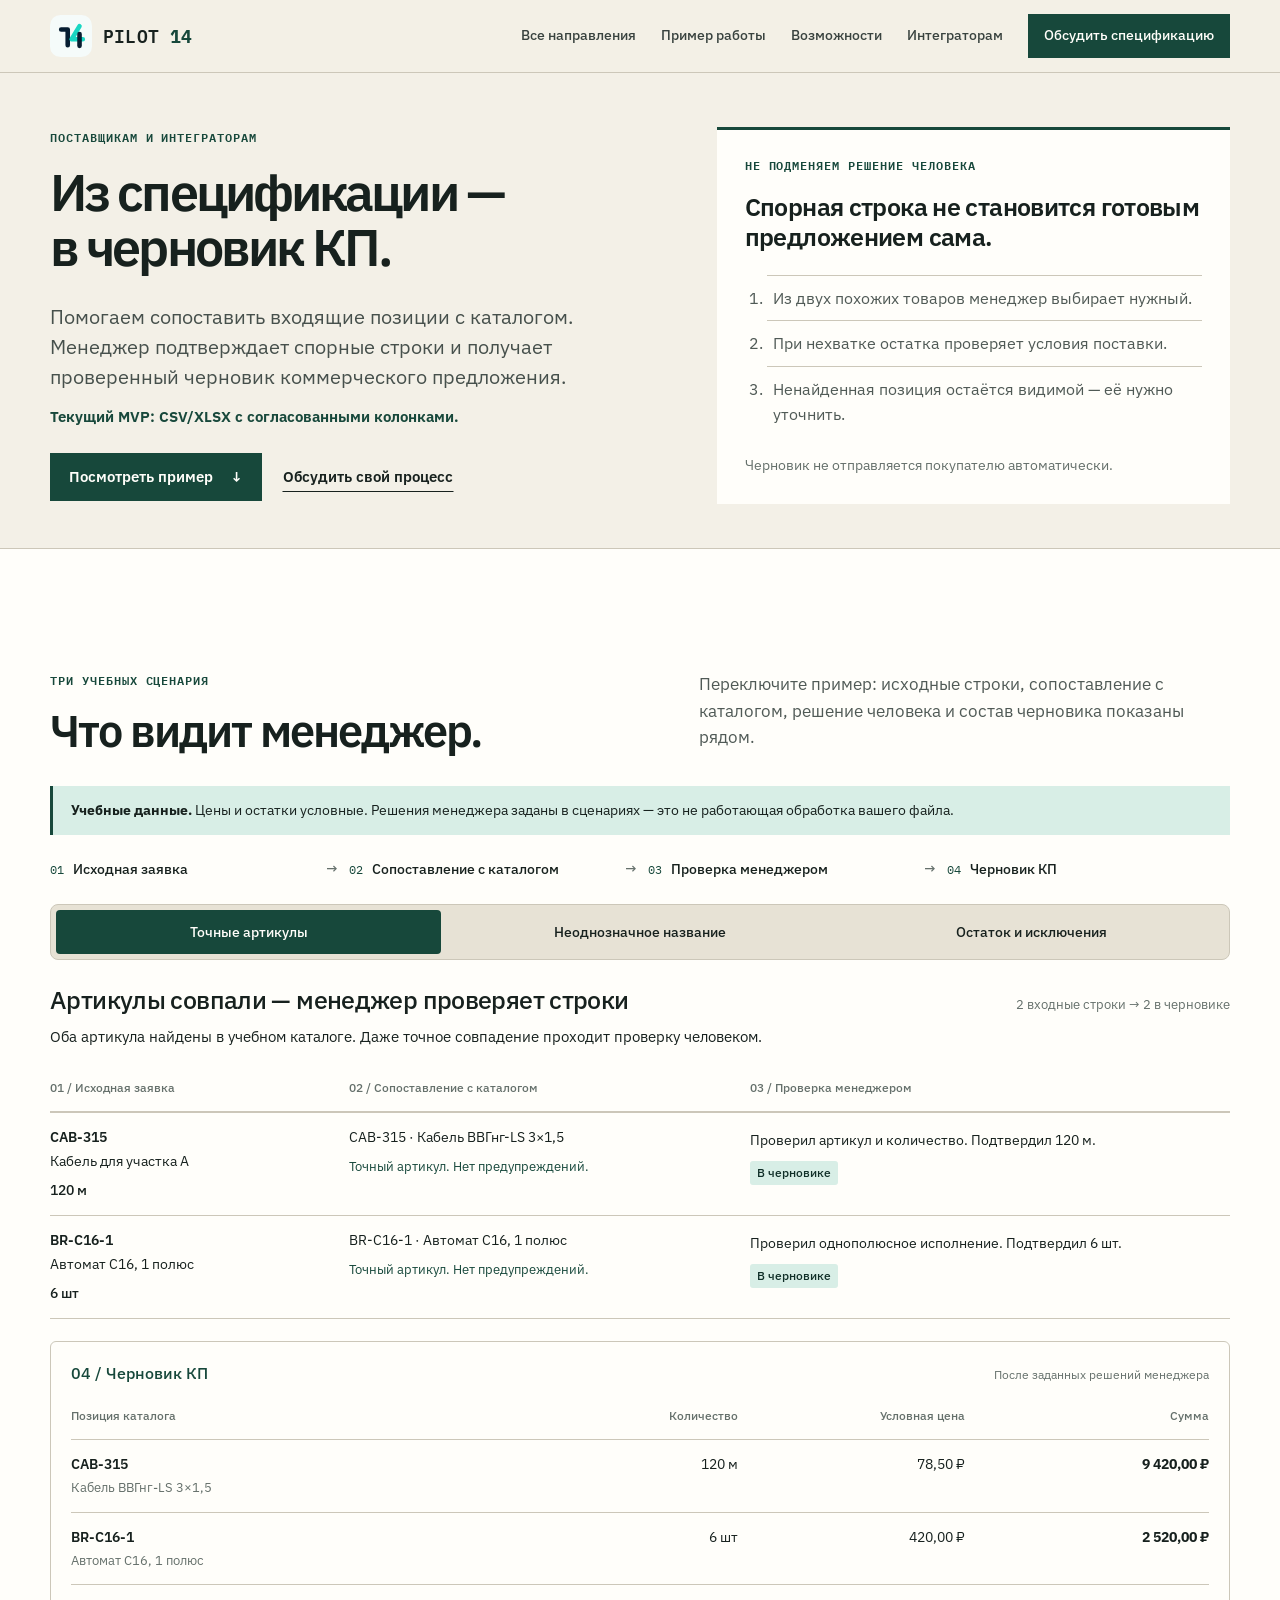
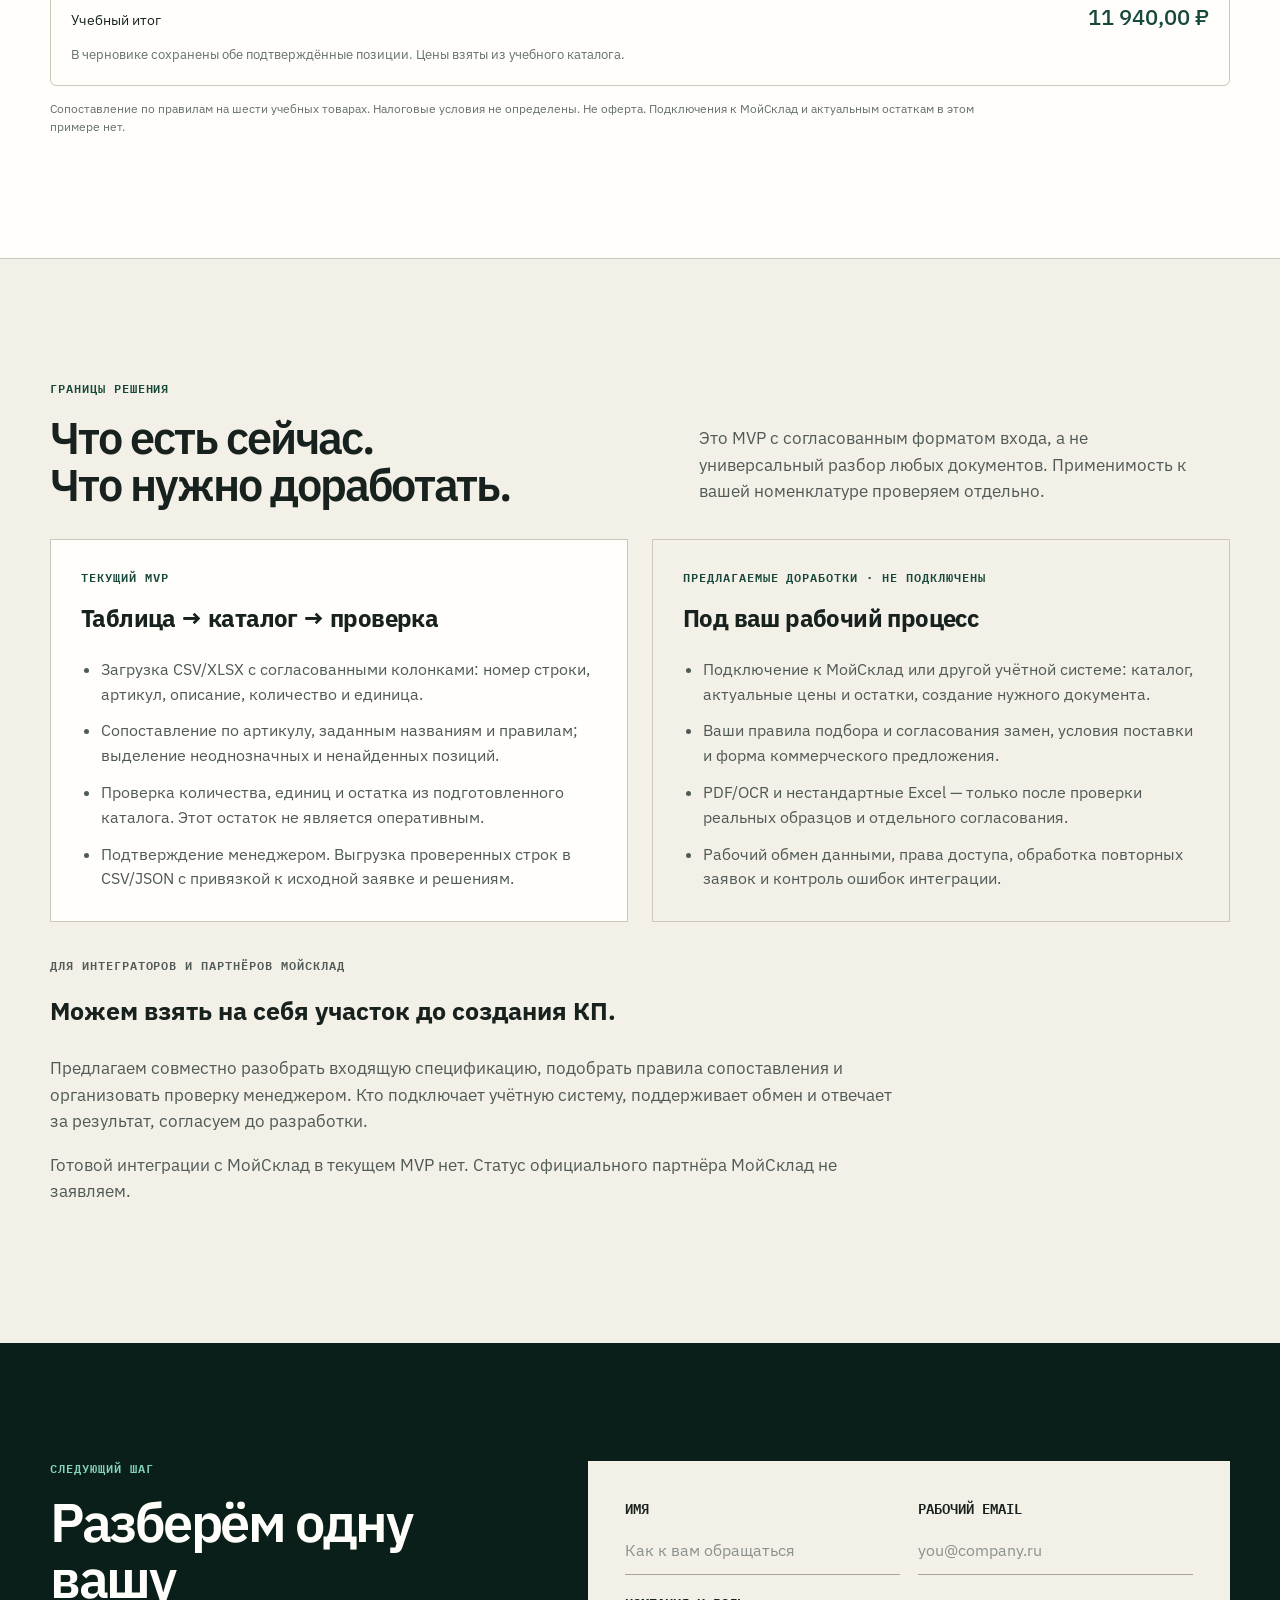
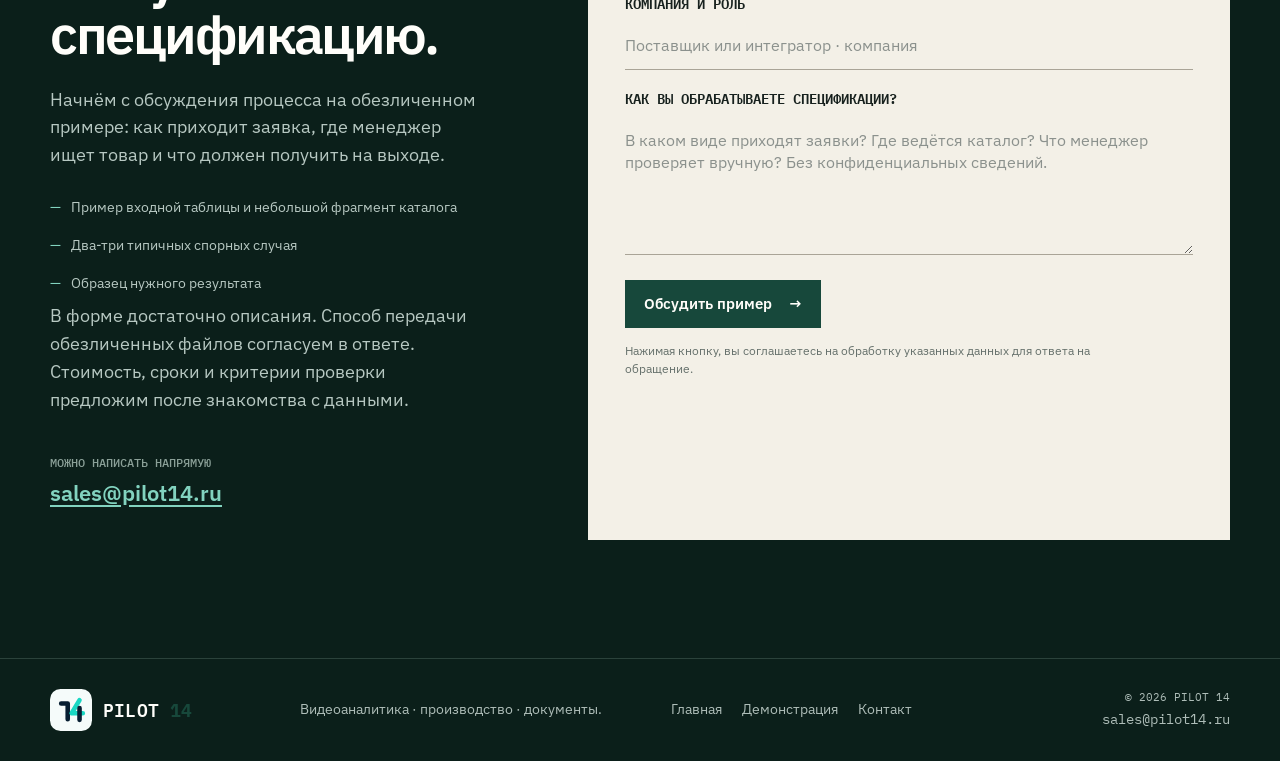
==== specifications/index.html @ ec12f473 "Add specification walkthrough and clarify project experience" ====
<!doctype html>
<html lang="ru">
<head>
  <meta charset="UTF-8">
  <meta name="viewport" content="width=device-width, initial-scale=1.0">
  <meta name="description" content="PILOT 14: сопоставление спецификации с каталогом, проверка спорных позиций менеджером и черновик КП. Демонстрация на учебных CSV/XLSX. Для поставщиков и интеграторов.">
  <meta name="theme-color" content="#f3f0e7">
  <meta property="og:title" content="Из спецификации — в черновик КП · PILOT 14">
  <meta property="og:description" content="Показываем три сценария: точное совпадение, неоднозначное название и исключения. Менеджер подтверждает спорные позиции. Интеграции согласуются отдельно.">
  <meta property="og:type" content="website">
  <meta property="og:url" content="https://pilot14.ru/specifications/">
  <meta property="og:site_name" content="PILOT 14">
  <link rel="canonical" href="https://pilot14.ru/specifications/">
  <link rel="icon" href="/assets/favicon.svg" type="image/svg+xml">
  <link rel="preconnect" href="https://fonts.googleapis.com">
  <link rel="preconnect" href="https://fonts.gstatic.com" crossorigin>
  <link href="https://fonts.googleapis.com/css2?family=IBM+Plex+Mono:wght@400;500;600&amp;family=IBM+Plex+Sans:wght@400;500;600;700&amp;display=swap" rel="stylesheet">
  <link rel="stylesheet" href="/styles.css?v=20261026-examples">
  <link rel="stylesheet" href="/assets/spec-demo.css?v=20261026">
  <title>Из спецификации — в черновик КП · PILOT 14</title>
</head>
<body>
  <a class="skip-link" href="#main">К содержанию</a>
  <header class="site-header" id="top">
    <div class="container nav-wrap">
      <a class="brand" href="/" aria-label="PILOT 14 — на главную"><img src="/assets/logo-mark.svg" alt="" width="42" height="42"><span>PILOT <strong>14</strong></span></a>
      <button class="menu-toggle" type="button" aria-expanded="false" aria-controls="nav">Меню</button>
      <nav class="nav" id="nav" aria-label="Основная навигация">
        <a href="/">Все направления</a>
        <a href="#spec-demo">Пример работы</a>
        <a href="#capabilities">Возможности</a>
        <a href="#partners">Интеграторам</a>
        <a class="nav-cta" href="#contact">Обсудить спецификацию</a>
      </nav>
    </div>
  </header>
  <main id="main">
    <section class="hero spec-page-hero">
      <div class="container hero-grid">
        <div class="hero-copy reveal">
          <p class="section-label">Поставщикам и интеграторам</p>
          <h1>Из спецификации —<br>в черновик КП.</h1>
          <p class="hero-lead">Помогаем сопоставить входящие позиции с каталогом. Менеджер подтверждает спорные строки и получает проверенный черновик коммерческого предложения.</p>
          <p class="hero-entry">Текущий MVP: CSV/XLSX с согласованными колонками.</p>
          <div class="hero-actions">
            <a class="button primary" href="#spec-demo">Посмотреть пример <span>↓</span></a>
            <a class="button link-button" href="#contact">Обсудить свой процесс</a>
          </div>
        </div>
        <aside class="spec-intro-note reveal" aria-label="Роль менеджера">
          <p class="section-label">Не подменяем решение человека</p>
          <h2>Спорная строка не становится готовым предложением сама.</h2>
          <ol>
            <li>Из двух похожих товаров менеджер выбирает нужный.</li>
            <li>При нехватке остатка проверяет условия поставки.</li>
            <li>Ненайденная позиция остаётся видимой — её нужно уточнить.</li>
          </ol>
          <p>Черновик не отправляется покупателю автоматически.</p>
        </aside>
      </div>
    </section>

    <section class="section specification-section" id="spec-demo" aria-labelledby="spec-demo-title">
      <div class="container">
        <div class="demo-heading">
          <div><p class="section-label">Три учебных сценария</p><h2 id="spec-demo-title">Что видит менеджер.</h2></div>
          <p>Переключите пример: исходные строки, сопоставление с каталогом, решение человека и состав черновика показаны рядом.</p>
        </div>
        <div data-spec-demo></div>
        <noscript><p>Включите JavaScript для переключения сценариев. В демонстрации: точные артикулы; выбор между двумя автоматами C16; нехватка остатка, разные единицы, ненайденная позиция и нулевое количество. Цены и остатки условные.</p></noscript>
      </div>
    </section>

    <section class="section" id="capabilities" aria-labelledby="capabilities-title">
      <div class="container">
        <div class="demo-heading">
          <div><p class="section-label">Границы решения</p><h2 id="capabilities-title">Что есть сейчас.<br>Что нужно доработать.</h2></div>
          <p>Это MVP с согласованным форматом входа, а не универсальный разбор любых документов. Применимость к вашей номенклатуре проверяем отдельно.</p>
        </div>
        <div class="spec-capabilities">
          <article class="spec-capability">
            <p class="section-label">Текущий MVP</p>
            <h3>Таблица → каталог → проверка</h3>
            <ul>
              <li>Загрузка CSV/XLSX с согласованными колонками: номер строки, артикул, описание, количество и единица.</li>
              <li>Сопоставление по артикулу, заданным названиям и правилам; выделение неоднозначных и ненайденных позиций.</li>
              <li>Проверка количества, единиц и остатка из подготовленного каталога. Этот остаток не является оперативным.</li>
              <li>Подтверждение менеджером. Выгрузка проверенных строк в CSV/JSON с привязкой к исходной заявке и решениям.</li>
            </ul>
          </article>
          <article class="spec-capability spec-capability-future">
            <p class="section-label">Предлагаемые доработки · не подключены</p>
            <h3>Под ваш рабочий процесс</h3>
            <ul>
              <li>Подключение к МойСклад или другой учётной системе: каталог, актуальные цены и остатки, создание нужного документа.</li>
              <li>Ваши правила подбора и согласования замен, условия поставки и форма коммерческого предложения.</li>
              <li>PDF/OCR и нестандартные Excel — только после проверки реальных образцов и отдельного согласования.</li>
              <li>Рабочий обмен данными, права доступа, обработка повторных заявок и контроль ошибок интеграции.</li>
            </ul>
          </article>
        </div>
        <div class="spec-partner-note" id="partners">
          <p class="section-label">Для интеграторов и партнёров МойСклад</p>
          <h3>Можем взять на себя участок до создания КП.</h3>
          <p>Предлагаем совместно разобрать входящую спецификацию, подобрать правила сопоставления и организовать проверку менеджером. Кто подключает учётную систему, поддерживает обмен и отвечает за результат, согласуем до разработки.</p>
          <p>Готовой интеграции с МойСклад в текущем MVP нет. Статус официального партнёра МойСклад не заявляем.</p>
        </div>
      </div>
    </section>

    <section class="contact-section" id="contact">
      <div class="container contact-grid">
        <div class="contact-copy reveal">
          <p class="section-label">Следующий шаг</p>
          <h2>Разберём одну вашу спецификацию.</h2>
          <p>Начнём с обсуждения процесса на обезличенном примере: как приходит заявка, где менеджер ищет товар и что должен получить на выходе.</p>
          <ul><li>Пример входной таблицы и небольшой фрагмент каталога</li><li>Два-три типичных спорных случая</li><li>Образец нужного результата</li></ul>
          <p>В форме достаточно описания. Способ передачи обезличенных файлов согласуем в ответе. Стоимость, сроки и критерии проверки предложим после знакомства с данными.</p>
          <div class="contact-direct"><span>Можно написать напрямую</span><a href="mailto:sales@pilot14.ru?subject=Обработка%20спецификаций">sales@pilot14.ru</a></div>
        </div>
        <form class="contact-form reveal" id="contact-form" action="https://formspree.io/f/xykrgzwd" method="POST">
          <div class="field-row">
            <label>Имя<input required name="name" autocomplete="name" placeholder="Как к вам обращаться"></label>
            <label>Рабочий email<input required type="email" name="email" autocomplete="email" placeholder="you@company.ru"></label>
          </div>
          <label>Компания и роль<input name="company" autocomplete="organization" placeholder="Поставщик или интегратор · компания"></label>
          <label>Как вы обрабатываете спецификации?<textarea required name="process" rows="5" placeholder="В каком виде приходят заявки? Где ведётся каталог? Что менеджер проверяет вручную? Без конфиденциальных сведений."></textarea></label>
          <input class="form-honeypot" type="text" name="_gotcha" tabindex="-1" autocomplete="off" aria-hidden="true">
          <input type="hidden" name="_subject" value="Обработка спецификаций — обращение с PILOT 14">
          <button class="button primary submit-button" type="submit">Обсудить пример <span>→</span></button>
          <p class="form-note">Нажимая кнопку, вы соглашаетесь на обработку указанных данных для ответа на обращение.</p>
          <p class="form-status" role="status" aria-live="polite" aria-atomic="true"></p>
        </form>
      </div>
    </section>
  </main>
  <footer class="site-footer">
    <div class="container footer-grid">
      <a class="brand footer-brand" href="/"><img src="/assets/logo-mark.svg" alt="" width="42" height="42"><span>PILOT <strong>14</strong></span></a>
      <p>Видеоаналитика · производство · документы.</p>
      <nav aria-label="Навигация в подвале"><a href="/">Главная</a><a href="#spec-demo">Демонстрация</a><a href="#contact">Контакт</a></nav>
      <div class="footer-meta"><span>© 2026 PILOT 14</span><a href="mailto:sales@pilot14.ru">sales@pilot14.ru</a></div>
    </div>
  </footer>
  <script src="/script.js?v=20260718"></script>
  <script src="/assets/spec-demo.js?v=20261026" defer></script>
</body>
</html>
---- styles.css ----
:root {
  --paper: #f3f0e7;
  --paper-deep: #e7e2d5;
  --white: #fffefa;
  --ink: #17211e;
  --forest: #17483b;
  --forest-dark: #102f28;
  --mint: #82d3bf;
  --mint-soft: #d8eee6;
  --line: #ccc7b9;
  --muted: #65706b;
  --amber: #9a5c1e;
  --amber-soft: #f1e2cc;
  --red: #9b3434;
  --shadow: 0 18px 50px rgba(23, 33, 30, .08);
  --sans: "IBM Plex Sans", Arial, sans-serif;
  --mono: "IBM Plex Mono", ui-monospace, monospace;
}

* { box-sizing: border-box; }
html { scroll-behavior: smooth; }
body {
  margin: 0;
  color: var(--ink);
  background: var(--paper);
  font-family: var(--sans);
  font-size: 17px;
  line-height: 1.55;
  -webkit-font-smoothing: antialiased;
}
body, button, input, textarea { font-family: var(--sans); }
a { color: inherit; }
img { display: block; max-width: 100%; }
button, input, textarea { font: inherit; }
button, a { -webkit-tap-highlight-color: transparent; }

.container { width: min(1180px, calc(100% - 48px)); margin: 0 auto; }
.skip-link {
  position: fixed;
  z-index: 100;
  top: 8px;
  left: 8px;
  padding: 10px 14px;
  color: var(--white);
  background: var(--ink);
  transform: translateY(-150%);
}
.skip-link:focus { transform: translateY(0); }

.site-header {
  position: sticky;
  z-index: 30;
  top: 0;
  border-bottom: 1px solid var(--line);
  background: rgba(243, 240, 231, .96);
  backdrop-filter: blur(12px);
}
.nav-wrap { min-height: 72px; display: flex; align-items: center; justify-content: space-between; gap: 28px; }
.brand { display: inline-flex; align-items: center; gap: 11px; text-decoration: none; }
.brand img { width: 42px; height: 42px; }
.brand span { font: 600 18px/1 var(--mono); letter-spacing: .01em; }
.brand strong { color: var(--forest); }
.nav { display: flex; align-items: center; gap: 25px; }
.nav a { color: #39433f; font-size: 14px; font-weight: 500; text-decoration: none; }
.nav a:hover { color: var(--forest); }
.nav .nav-cta {
  padding: 10px 15px;
  color: var(--white);
  background: var(--forest);
  border: 1px solid var(--forest);
}
.nav .nav-cta:hover { color: var(--white); background: var(--forest-dark); }
.menu-toggle { display: none; border: 0; padding: 8px 0; background: transparent; color: var(--ink); font: 600 13px/1 var(--mono); text-transform: uppercase; }

.hero { padding: 54px 0 0; border-bottom: 1px solid var(--line); }
.hero-grid { display: grid; grid-template-columns: minmax(0, 1.08fr) minmax(0, .92fr); align-items: center; gap: 64px; }
.section-label {
  margin: 0 0 18px;
  color: var(--forest);
  font: 600 12px/1.3 var(--mono);
  letter-spacing: .08em;
  text-transform: uppercase;
}
h1, h2, h3, p { margin-top: 0; }
h1, h2, h3 { overflow-wrap: break-word; hyphens: auto; }
section[id] { scroll-margin-top: 90px; }
:focus-visible { outline: 3px solid var(--mint); outline-offset: 5px; }
h1 {
  max-width: 720px;
  margin-bottom: 27px;
  font-size: clamp(44px, 4.7vw, 64px);
  font-weight: 600;
  line-height: 1.06;
  letter-spacing: -.055em;
  hyphens: none;
  word-break: normal;
  overflow-wrap: normal;
}
.hero-lead { max-width: 650px; margin-bottom: 13px; color: #46504c; font-size: 20px; line-height: 1.5; }
.hero-entry { margin: 0 0 25px; color: var(--forest); font-size: 15px; font-weight: 650; }
.hero-actions { display: flex; flex-wrap: wrap; align-items: center; gap: 20px; margin-bottom: 30px; }
.button {
  display: inline-flex;
  align-items: center;
  justify-content: center;
  gap: 17px;
  min-height: 48px;
  border: 1px solid transparent;
  padding: 12px 18px;
  font-size: 15px;
  font-weight: 600;
  line-height: 1.2;
  text-decoration: none;
  cursor: pointer;
  transition: color .18s ease, background .18s ease, border-color .18s ease, transform .18s ease;
}
.button:hover { transform: translateY(-1px); }
.primary { color: var(--white); background: var(--forest); border-color: var(--forest); }
.primary:hover { background: var(--forest-dark); border-color: var(--forest-dark); }
.secondary { color: var(--ink); background: var(--white); border-color: var(--ink); }
.secondary:hover { color: var(--white); background: var(--ink); }
.link-button { min-height: auto; padding: 5px 0; border-bottom-color: var(--ink); }
.link-button:hover { color: var(--forest); border-bottom-color: var(--forest); }
.hero-facts { display: grid; grid-template-columns: repeat(3, 1fr); margin: 0; padding: 24px 0 0; border-top: 1px solid var(--line); }
.hero-facts div { min-width: 0; padding-right: 18px; }
.hero-facts dt { margin-bottom: 5px; color: var(--muted); font: 500 11px/1.3 var(--mono); letter-spacing: .06em; text-transform: uppercase; }
.hero-facts dd { margin: 0; font-size: 16px; font-weight: 600; }

.process-brief { border-top: 3px solid var(--forest); background: var(--white); padding: 28px 30px 22px; }
.brief-label { margin-bottom: 18px; color: var(--muted); font: 500 12px/1.5 var(--mono); letter-spacing: .04em; }
.brief-stage { padding: 16px 0; border-top: 1px solid var(--line); }
.brief-stage > span { color: var(--forest); font: 500 12px/1.5 var(--mono); }
.brief-stage h2 { margin: 8px 0 7px; font-size: 23px; line-height: 1.2; letter-spacing: -.02em; hyphens: none; }
.brief-stage p { margin: 0; color: #505a56; font-size: 16px; }
.brief-result { padding: 22px; margin: 0 -22px; background: var(--mint-soft); border-color: #a3c9bd; }
.brief-footnote { margin: 20px 0 0; color: var(--muted); font-size: 14px; }
.hero-facts dt, .scope-line { font-size: 12px; }

.workbench { border: 1px solid #b8b3a6; background: var(--white); box-shadow: var(--shadow); }
.workbench-head, .screen-bar {
  display: flex;
  align-items: center;
  justify-content: space-between;
  gap: 20px;
  min-height: 39px;
  padding: 0 15px;
  border-bottom: 1px solid var(--line);
  color: var(--muted);
  background: #eae6db;
  font: 500 10px/1 var(--mono);
  letter-spacing: .06em;
}
.incoming-note { padding: 20px; border-bottom: 1px solid var(--line); }
.note-meta { display: flex; align-items: center; gap: 11px; }
.sender-mark { display: grid; width: 34px; height: 34px; place-items: center; color: var(--white); background: var(--forest); font: 600 11px/1 var(--mono); }
.note-meta div { display: flex; flex-direction: column; }
.note-meta strong { font-size: 14px; }
.note-meta small, .document-row small { color: var(--muted); font-size: 11px; }
.incoming-note > p { margin: 15px 0 13px; color: #4c5551; font-size: 13px; line-height: 1.45; }
.attachment { display: grid; grid-template-columns: 32px 1fr auto; align-items: center; gap: 10px; padding: 9px; border: 1px solid var(--line); background: var(--paper); }
.attachment > span, .doc-type { color: var(--amber); font: 600 10px/1 var(--mono); }
.attachment strong { overflow: hidden; font-size: 12px; text-overflow: ellipsis; white-space: nowrap; }
.attachment small { color: var(--muted); font: 10px/1 var(--mono); }
.review-sheet { padding: 9px 20px 15px; }
.review-title { display: flex; justify-content: space-between; gap: 20px; padding: 10px 0 12px; font-size: 11px; }
.review-title span { color: var(--muted); }
.review-title strong { color: var(--forest); font-family: var(--mono); }
.requirement { display: grid; grid-template-columns: 1.25fr .8fr .55fr; align-items: center; gap: 10px; min-height: 38px; border-top: 1px solid #dfdcd2; font-size: 11px; }
.requirement b { font-weight: 600; }
.requirement em { color: var(--muted); font: normal 10px/1 var(--mono); text-align: right; }
.requirement.missing b, .requirement.missing em { color: var(--amber); }
.workbench-output, .screen-note { display: flex; justify-content: space-between; align-items: center; gap: 20px; padding: 13px 20px; border-top: 1px solid #a3c9bd; background: var(--mint-soft); }
.workbench-output span, .screen-note span { color: var(--forest); font: 600 9px/1 var(--mono); letter-spacing: .06em; }
.workbench-output strong, .screen-note strong { font-size: 11px; text-align: right; }
.scope-line { display: flex; justify-content: space-between; gap: 30px; margin-top: 44px; padding: 18px 0; border-top: 1px solid var(--line); color: var(--muted); font: 500 11px/1.3 var(--mono); letter-spacing: .04em; text-transform: uppercase; }

.clients-section { padding: 76px 0 84px; border-bottom: 1px solid var(--line); background: var(--paper); }
.clients-heading { margin-bottom: 32px; }
.clients-heading .section-label { margin-bottom: 12px; }
.clients-heading h2 { margin: 0; font-size: clamp(34px, 3.5vw, 46px); }
.clients-grid { display: grid; grid-template-columns: repeat(2, minmax(0, 1fr)); gap: 18px; }
.client-card { display: flex; min-width: 0; min-height: 226px; flex-direction: column; padding: 28px; border: 1px solid var(--line); background: var(--white); text-decoration: none; transition: border-color .18s ease, background .18s ease; }
.client-card:hover { border-color: var(--forest); }
.client-logo { display: flex; flex: 1; min-height: 125px; justify-content: center; align-items: center; gap: 15px; }
.client-logo img { flex-shrink: 1; object-fit: contain; }
.client-logo .client-mark { width: 56px; height: 56px; }
.client-logo .client-wordmark { width: min(66%, 198px); height: auto; }
.client-logo-neftm { width: min(100%, 222px); height: auto; }
.client-caption { display: flex; justify-content: space-between; align-items: baseline; gap: 12px; margin-top: 24px; padding-top: 17px; border-top: 1px solid #e5e1d7; color: #505a56; font-size: 14px; }
.client-caption > span:last-child { color: var(--forest); }
.client-card-next { border-style: dashed; background: transparent; }
.client-card-next:hover { background: #ece9df; }
.next-client-content { display: flex; flex: 1; align-items: center; gap: 20px; min-height: 125px; color: var(--forest); font-size: 21px; font-weight: 500; line-height: 1.3; }
.next-client-plus { font: 400 52px/1 var(--mono); color: #87988f; }
.client-card-next .client-caption { border-top-color: var(--line); }
.client-experience .client-logo { flex: none; min-height: 88px; justify-content: flex-start; margin-bottom: 25px; }
.client-experience h3 { margin: 0 0 18px; font-size: 23px; line-height: 1.2; letter-spacing: -.02em; hyphens: none; }
.experience-details { margin: 0 0 20px; }
.experience-details > div { display: grid; grid-template-columns: 88px minmax(0, 1fr); gap: 12px; padding: 10px 0; border-top: 1px solid #e5e1d7; }
.experience-details dt { padding-top: 3px; color: var(--muted); font: 500 11px/1.5 var(--mono); text-transform: uppercase; }
.experience-details dd { margin: 0; font-size: 15px; line-height: 1.5; }
.experience-status { margin: auto 0 0; padding: 16px; background: var(--mint-soft); color: var(--forest-dark); font-size: 14px; }
.experience-status span { display: block; margin-bottom: 5px; font: 600 10px/1.5 var(--mono); text-transform: uppercase; letter-spacing: .06em; }
.clients-grid .client-card-next { grid-column: 1 / -1; flex-direction: row; align-items: center; gap: 24px; min-height: 0; padding: 20px 28px; }
.clients-grid .next-client-content { min-height: 0; font-size: 19px; }
.clients-grid .next-client-plus { font-size: 32px; }
.clients-grid .client-card-next .client-caption { margin: 0; padding: 0; border: 0; }

.specification-section { background: var(--white); border-bottom: 1px solid var(--line); }
.demo-heading { display: grid; grid-template-columns: 1.1fr 1fr; gap: 64px; align-items: end; margin-bottom: 32px; }
.demo-heading h2 { margin: 0; font-size: clamp(34px, 3.5vw, 48px); hyphens: none; }
.demo-heading > p { max-width: 500px; margin: 0 0 3px; color: #505a56; font-size: 17px; }
.demo-followup { display: flex; flex-wrap: wrap; justify-content: space-between; align-items: start; gap: 15px 40px; margin-top: 24px; }
.demo-followup p { flex: 1 1 400px; max-width: 620px; margin: 0; font-size: 14px; color: var(--muted); }
.demo-followup .text-link { margin-top: 0; }
.spec-page-hero { padding-bottom: 44px; }
.spec-page-hero h1 { font-size: clamp(40px, 4.1vw, 56px); }
.spec-intro-note { align-self: center; padding: 28px; background: var(--white); border-top: 3px solid var(--forest); }
.spec-intro-note h2 { font-size: 25px; line-height: 1.2; hyphens: none; letter-spacing: -.025em; }
.spec-intro-note ol { margin: 0; padding-left: 22px; }
.spec-intro-note li { padding: 10px 0 10px 6px; border-top: 1px solid var(--line); color: #505a56; font-size: 16px; }
.spec-intro-note p:last-child { margin: 18px 0 0; color: var(--muted); font-size: 14px; }
.spec-page-hero .hero-actions { margin-bottom: 0; }
.spec-capabilities { display: grid; grid-template-columns: repeat(2, minmax(0, 1fr)); gap: 24px; }
.spec-capability { padding: 30px; border: 1px solid var(--line); background: var(--white); }
.spec-capability h3 { font-size: 24px; line-height: 1.2; letter-spacing: -.025em; }
.spec-capability ul { padding-left: 20px; margin: 0; }
.spec-capability li { margin-bottom: 12px; color: #505a56; font-size: 16px; }
.spec-capability li:last-child { margin: 0; }
.spec-capability-future { background: transparent; }
.spec-partner-note { max-width: 850px; margin-top: 36px; scroll-margin-top: 90px; }
.spec-partner-note h3 { font-size: 25px; }
.spec-partner-note p { color: #505a56; }

.section { padding: 122px 0; }
.heading-row { display: grid; grid-template-columns: .58fr 1.15fr .65fr; align-items: start; gap: 60px; margin-bottom: 62px; }
h2 { margin-bottom: 23px; font-size: clamp(38px, 4.2vw, 58px); font-weight: 600; line-height: 1.04; letter-spacing: -.045em; }
.heading-row h2 { margin: 0; }
.heading-row > p:last-child, .pilot-heading > p:last-child, .principles-heading > p:last-child { color: var(--muted); font-size: 16px; }

.fit-section { background: var(--white); }
.process-ledger { border-top: 2px solid var(--ink); }
.ledger-head, .ledger-row { display: grid; grid-template-columns: .8fr 1.15fr 1fr; gap: 44px; }
.ledger-head { padding: 14px 18px; color: var(--muted); background: var(--paper-deep); font: 500 10px/1.2 var(--mono); letter-spacing: .06em; text-transform: uppercase; }
.ledger-row { align-items: center; min-height: 86px; padding: 18px; border-bottom: 1px solid var(--line); }
.ledger-row strong { font-size: 18px; font-weight: 600; }
.ledger-row span { color: #505a56; font-size: 15px; }

.method-section { background: var(--paper-deep); }
.method-grid { display: grid; grid-template-columns: .8fr 1.2fr; gap: 100px; }
.method-intro { position: sticky; top: 110px; align-self: start; }
.method-intro > p:not(.section-label) { max-width: 470px; color: var(--muted); }
.text-link { display: inline-flex; gap: 12px; margin-top: 14px; padding-bottom: 3px; border-bottom: 1px solid currentColor; color: var(--forest); font-size: 14px; font-weight: 600; text-decoration: none; }
.method-steps { margin: 0; padding: 0; border-top: 2px solid var(--ink); list-style: none; }
.method-steps li { display: grid; grid-template-columns: 56px 1fr; gap: 20px; padding: 28px 0; border-bottom: 1px solid #bdb7aa; }
.method-steps li > span { padding-top: 3px; color: var(--forest); font: 600 12px/1 var(--mono); }
.method-steps h3 { margin-bottom: 8px; font-size: 22px; font-weight: 600; }
.method-steps p { margin: 0; color: var(--muted); font-size: 15px; }
.method-steps small { padding-top: 5px; color: var(--muted); font: 11px/1 var(--mono); white-space: nowrap; }

.cases-section { background: var(--white); }
.cases-heading { margin-bottom: 76px; }
.case-study { display: grid; grid-template-columns: 54px 1fr 1fr; gap: 34px; padding: 64px 0; border-top: 1px solid var(--line); }
.case-index { color: var(--forest); font: 600 12px/1 var(--mono); }
.case-kicker { margin-bottom: 13px; color: var(--muted); font: 600 12px/1.3 var(--mono); letter-spacing: .07em; }
.case-copy h3 { margin-bottom: 18px; font-size: 31px; line-height: 1.1; letter-spacing: -.025em; }
.case-lead { color: #515b57; font-size: 16px; }
.case-details { margin: 29px 0 0; }
.case-details div { display: grid; grid-template-columns: 90px 1fr; gap: 15px; padding: 12px 0; border-top: 1px solid #dfdcd2; }
.case-details dt { color: var(--muted); font: 500 12px/1.4 var(--mono); text-transform: uppercase; }
.case-details dd { margin: 0; font-size: 16px; }
.scenario-sheet { align-self: start; padding: 28px; border: 1px solid var(--line); background: var(--paper); }
.scenario-label { color: var(--forest); font: 600 12px/1.5 var(--mono); letter-spacing: .04em; }
.scenario-sheet dl { margin: 0; }
.scenario-sheet dl > div { padding: 18px 0; border-top: 1px solid var(--line); }
.scenario-sheet dt { margin-bottom: 6px; font-size: 16px; font-weight: 600; }
.scenario-sheet dd { margin: 0; font-size: 16px; color: #505a56; }
.scenario-note { margin: 8px 0 0; padding-top: 20px; border-top: 2px solid var(--forest); font-size: 14px; color: var(--forest); }
.case-screen { align-self: center; border: 1px solid #aaa69a; background: #f8f7f2; box-shadow: 0 12px 35px rgba(23, 33, 30, .07); }
.screen-bar b { color: var(--forest); font-weight: 600; }
.matrix-head, .matrix-row { display: grid; grid-template-columns: 1.2fr .8fr .55fr .55fr; gap: 12px; align-items: center; padding: 0 14px; }
.matrix-head { min-height: 31px; color: var(--muted); background: #dedbd1; font: 500 9px/1 var(--mono); }
.matrix-row { min-height: 42px; border-top: 1px solid #dedbd1; font-size: 10px; }
.matrix-row strong { font-size: 11px; }
.matrix-row em, .document-row em { justify-self: end; padding: 4px 6px; font: normal 9px/1 var(--mono); }
.found { color: var(--forest); background: var(--mint-soft); }
.question { color: var(--amber); background: var(--amber-soft); }
.document-row { display: grid; grid-template-columns: 38px 1fr auto; align-items: center; gap: 13px; min-height: 61px; padding: 9px 14px; border-top: 1px solid #dedbd1; }
.doc-type { display: grid; width: 34px; height: 34px; place-items: center; border: 1px solid var(--line); background: var(--white); }
.document-row div { display: flex; flex-direction: column; }
.document-row strong { font-size: 11px; }
.materials-row { display: grid; grid-template-columns: 1fr auto; align-items: end; gap: 25px; margin-top: 27px; padding: 28px 0; border-top: 2px solid var(--ink); border-bottom: 1px solid var(--line); }
.materials-row div { display: flex; flex-direction: column; gap: 8px; }
.materials-row .section-label { margin: 0; }
.materials-row strong { max-width: 540px; font-size: 20px; }

.pilot-section { background: var(--paper); }
.pilot-heading { display: grid; grid-template-columns: .58fr 1.15fr .65fr; gap: 60px; margin-bottom: 58px; }
.pilot-heading h2 { margin: 0; }
.pricing-table { border-top: 2px solid var(--ink); }
.pricing-row { display: grid; grid-template-columns: .55fr 1.45fr .5fr .6fr; align-items: center; gap: 28px; min-height: 92px; padding: 19px 18px; border-bottom: 1px solid var(--line); }
.pricing-row > strong { font-size: 19px; }
.pricing-row > span { color: #4f5955; font-size: 14px; }
.pricing-row > b { font-size: 16px; text-align: right; }
.pricing-head { min-height: auto; padding-top: 13px; padding-bottom: 13px; color: var(--muted); background: var(--paper-deep); font: 500 10px/1 var(--mono); text-transform: uppercase; }
.pricing-head span { color: inherit; font-size: inherit; }
.pricing-row.recommended { background: var(--mint-soft); }
.pilot-scope { display: grid; grid-template-columns: repeat(2, 1fr); gap: 1px; margin-top: 48px; border: 1px solid var(--line); background: var(--line); }
.pilot-scope > div { padding: 31px 35px; background: var(--white); }
.pilot-scope > div > span, .responsibility-column > span { color: var(--forest); font: 600 10px/1 var(--mono); letter-spacing: .07em; }
.pilot-scope ul, .responsibility ul, .contact-copy ul { margin: 20px 0 0; padding: 0; list-style: none; }
.pilot-scope li { padding: 9px 0; border-top: 1px solid #dfdcd2; font-size: 14px; }
.pilot-scope li::before { content: "—"; margin-right: 11px; color: var(--forest); }

.principles-section { color: var(--white); background: var(--forest-dark); }
.principles-section .section-label { color: var(--mint); }
.principles-grid { display: grid; grid-template-columns: .72fr 1.28fr; gap: 85px; }
.principles-heading > p:last-child { color: #b7c9c3; }
.responsibility { display: grid; grid-template-columns: repeat(2, 1fr); border: 1px solid #477067; }
.responsibility-column { padding: 29px; }
.responsibility-column + .responsibility-column { border-left: 1px solid #477067; }
.responsibility-column > span { color: var(--mint); }
.responsibility li { padding: 10px 0; border-top: 1px solid #3d625a; color: #d5e0dc; font-size: 14px; }
.responsibility li::before { content: "✓"; margin-right: 10px; color: var(--mint); }
.responsibility-column.human li::before { content: "○"; }
.infrastructure { grid-column: 1 / -1; display: grid; grid-template-columns: .7fr 1.15fr .85fr; align-items: center; gap: 35px; padding: 25px 0 0; border-top: 1px solid #477067; }
.infrastructure span { color: var(--mint); font: 600 10px/1.2 var(--mono); letter-spacing: .05em; text-transform: uppercase; }
.infrastructure p { margin: 0; font-size: 19px; font-weight: 600; }
.infrastructure small { color: #aabdb7; font-size: 12px; }

.founder-section { padding: 92px 0; background: #dcd6c8; }
.founder-grid { display: grid; grid-template-columns: .42fr 1.58fr; gap: 85px; }
.founder-label { display: flex; flex-direction: column; gap: 9px; }
.founder-label span { color: var(--forest); font: 600 10px/1 var(--mono); letter-spacing: .07em; }
.founder-label strong { font-size: 15px; }
blockquote { margin: 0; }
blockquote p { max-width: 870px; margin-bottom: 34px; font-size: clamp(29px, 3.2vw, 43px); line-height: 1.18; letter-spacing: -.035em; }
blockquote footer { display: flex; align-items: baseline; gap: 12px; }
blockquote footer strong { font-size: 15px; }
blockquote footer span { color: var(--muted); font-size: 13px; }

.contact-section { padding: 118px 0; color: var(--white); background: #0b1f1a; }
.contact-grid { display: grid; grid-template-columns: .8fr 1.2fr; gap: 110px; }
.contact-section .section-label { color: var(--mint); }
.contact-copy > p:not(.section-label) { max-width: 480px; color: #b7c8c2; font-size: 18px; }
.contact-direct { display: flex; flex-direction: column; gap: 4px; margin: 40px 0 30px; }
.contact-direct span { color: #8ba098; font: 500 10px/1.2 var(--mono); text-transform: uppercase; }
.contact-direct a { color: var(--mint); font-size: 22px; font-weight: 600; text-underline-offset: 4px; }
.contact-copy li { padding: 8px 0; color: #b7c8c2; font-size: 13px; }
.contact-copy li::before { content: "—"; margin-right: 10px; color: var(--mint); }
.contact-form { padding: 37px; color: var(--ink); background: var(--paper); }
.field-row { display: grid; grid-template-columns: repeat(2, 1fr); gap: 18px; }
.contact-form label { display: flex; flex-direction: column; gap: 8px; margin-bottom: 18px; font: 600 11px/1.2 var(--mono); text-transform: uppercase; }
.contact-form input, .contact-form textarea { width: 100%; border: 0; border-bottom: 1px solid #a9a497; border-radius: 0; padding: 13px 0; color: var(--ink); outline: none; background: transparent; font: 400 15px/1.4 var(--sans); text-transform: none; resize: vertical; }
.contact-form input:focus, .contact-form textarea:focus { border-color: var(--forest); box-shadow: inset 0 -1px var(--forest); }
.contact-form textarea { min-height: 112px; }
.contact-form ::placeholder { color: #8b918d; opacity: 1; }
.submit-button { margin-top: 7px; }
.submit-button:disabled { cursor: wait; opacity: .68; transform: none; }
.form-note { max-width: 500px; margin: 14px 0 0; color: var(--muted); font-size: 10px; }
.form-honeypot { position: absolute !important; left: -9999px !important; }
.form-status {
  position: fixed;
  z-index: 60;
  right: 24px;
  bottom: 24px;
  display: none;
  width: min(430px, calc(100% - 48px));
  margin: 0;
  padding: 17px 19px;
  border: 1px solid;
  border-left-width: 5px;
  box-shadow: 0 16px 45px rgba(0, 0, 0, .22);
  font-size: 14px;
  font-weight: 500;
}
.form-status.success, .form-status.error { display: block; }
.form-status.success { color: var(--forest-dark); border-color: var(--forest); background: var(--mint-soft); }
.form-status.error { color: #6f2020; border-color: var(--red); background: #f4dddd; }

.site-footer { padding: 30px 0; border-top: 1px solid #2b423b; color: #aebdb8; background: #0b1f1a; }
.footer-grid { display: grid; grid-template-columns: .55fr .85fr 1fr auto; align-items: center; gap: 30px; }
.footer-brand span { color: var(--white); }
.footer-grid > p { margin: 0; font-size: 12px; }
.footer-grid nav { display: flex; gap: 20px; }
.footer-grid nav a, .footer-meta a { font-size: 12px; text-decoration: none; }
.footer-grid nav a:hover, .footer-meta a:hover { color: var(--mint); }
.footer-meta { display: flex; flex-direction: column; align-items: flex-end; gap: 4px; font: 11px/1.4 var(--mono); }

.reveal { opacity: 1; transform: none; }
.ledger-head, .pilot-scope > div > span, .responsibility-column > span,
.infrastructure span, .founder-label span, .contact-direct span { font-size: 12px; line-height: 1.5; }
.contact-form label { font-size: 14px; line-height: 1.4; }
.contact-form input, .contact-form textarea, .method-steps p, .ledger-row span { font-size: 16px; }
.form-note { font-size: 12px; }
.contact-copy li, .footer-grid nav a, .footer-meta a, .footer-grid > p { font-size: 14px; }
.scope-line { font-size: 12px; }

@media (max-width: 1050px) {
  .client-card { padding: 22px; }
  .client-logo { gap: 10px; }
  .client-logo .client-mark { width: 44px; height: 44px; }
  .next-client-content { font-size: 18px; gap: 14px; }
  .nav { gap: 16px; }
  .nav a { font-size: 13px; }
  .hero-grid { grid-template-columns: 1fr 1fr; gap: 40px; }
  .heading-row, .pilot-heading { gap: 35px; }
  .method-grid { gap: 55px; }
  .case-study { grid-template-columns: 40px 1fr 1fr; gap: 24px; }
  .principles-grid, .contact-grid { gap: 55px; }
}

@media (max-width: 860px) {
  .container { width: min(100% - 36px, 720px); }
  .menu-toggle { display: block; }
  .nav {
    position: absolute;
    top: 72px;
    right: 0;
    left: 0;
    display: none;
    align-items: stretch;
    flex-direction: column;
    gap: 0;
    padding: 8px 18px 18px;
    border-bottom: 1px solid var(--line);
    background: var(--paper);
  }
  .nav.open { display: flex; }
  .nav a { padding: 13px 0; border-bottom: 1px solid var(--line); font-size: 14px; }
  .nav .nav-cta { margin-top: 10px; padding: 13px 15px; text-align: center; }
  .hero { padding-top: 44px; }
  .hero-grid { grid-template-columns: 1fr; }
  .hero-copy { max-width: 660px; }
  .workbench { width: min(100%, 650px); }
  .scope-line { margin-top: 54px; }
  .section { padding: 90px 0; }
  .heading-row, .pilot-heading { grid-template-columns: 1fr; gap: 18px; }
  .heading-row { margin-bottom: 44px; }
  .method-grid { grid-template-columns: 1fr; }
  .method-intro { position: static; }
  .case-study { grid-template-columns: 40px 1fr; }
  .case-screen { grid-column: 2; width: 100%; }
  .scenario-sheet { grid-column: 2; }
  .materials-row { grid-template-columns: 1fr auto; align-items: center; }
  .materials-row div { grid-column: 1 / -1; }
  .principles-grid, .contact-grid { grid-template-columns: 1fr; }
  .infrastructure { grid-template-columns: 1fr; gap: 12px; }
  .founder-grid { grid-template-columns: 1fr; gap: 38px; }
  .footer-grid { grid-template-columns: 1fr 1fr; }
  .footer-grid nav { justify-content: flex-end; }
  .demo-heading { grid-template-columns: 1fr; gap: 22px; }
  .spec-capabilities { grid-template-columns: 1fr; }
}

@media (max-width: 620px) {
  .clients-section { padding: 54px 0 60px; }
  .clients-grid { grid-template-columns: 1fr; gap: 14px; }
  .client-card { min-height: 205px; padding: 24px; }
  .client-logo { min-height: 100px; gap: 15px; }
  .client-logo .client-mark { width: 56px; height: 56px; }
  .next-client-content { min-height: 90px; justify-content: center; font-size: 20px; }
  .client-caption { margin-top: 18px; }
  body { font-size: 16px; }
  .container { width: calc(100% - 28px); }
  .nav-wrap { min-height: 64px; }
  .brand img { width: 36px; height: 36px; }
  .brand span { font-size: 16px; }
  .nav { top: 64px; }
  .hero { padding-top: 32px; }
  h1 { margin-bottom: 22px; font-size: clamp(36px, 10.8vw, 52px); }
  .spec-page-hero h1 { font-size: clamp(31px, 9.1vw, 48px); }
  h2 { font-size: clamp(35px, 10.5vw, 46px); }
  .hero-lead { font-size: 17px; }
  .hero-actions { align-items: stretch; flex-direction: column; gap: 15px; margin-bottom: 38px; }
  .hero-actions .button { width: 100%; }
  .link-button { width: fit-content !important; align-self: flex-start; }
  .hero-facts { grid-template-columns: 1fr 1fr; gap: 19px 0; }
  .hero-facts div:last-child { grid-column: 1 / -1; }
  .workbench-head { padding: 0 11px; }
  .incoming-note, .review-sheet { padding-right: 13px; padding-left: 13px; }
  .attachment { grid-template-columns: 29px minmax(0, 1fr); }
  .attachment small { display: none; }
  .requirement { grid-template-columns: 1fr .75fr; }
  .requirement em { display: none; }
  .workbench-output { align-items: flex-start; flex-direction: column; gap: 7px; padding: 13px; }
  .workbench-output strong { text-align: left; }
  .scope-line { align-items: flex-start; flex-direction: column; gap: 10px; margin-top: 40px; }
  .section { padding: 74px 0; }
  .ledger-head { display: none; }
  .ledger-row { grid-template-columns: 1fr; gap: 9px; padding: 20px 0; }
  .ledger-row strong { font-size: 17px; }
  .ledger-row span { font-size: 16px; }
  .ledger-row span:last-child { color: var(--amber); }
  .method-steps li { grid-template-columns: 38px 1fr; gap: 12px; }
  .method-steps small { grid-column: 2; padding: 0; }
  .case-study { grid-template-columns: 27px minmax(0, 1fr); gap: 12px; padding: 48px 0; }
  .case-copy h3 { font-size: 28px; }
  .case-details div { grid-template-columns: 80px minmax(0, 1fr); }
  .scenario-sheet { grid-column: 1 / -1; padding: 23px 20px; }
  .process-brief { padding: 25px 22px; }
  .brief-result { margin: 0 -14px; padding: 20px 14px; }
  .case-screen { grid-column: 1 / -1; margin-top: 12px; overflow: hidden; }
  .matrix-head, .matrix-row { grid-template-columns: 1.3fr .85fr .6fr; }
  .matrix-head span:nth-child(3), .matrix-row span:nth-child(3) { display: none; }
  .matrix-row { padding-right: 9px; padding-left: 9px; }
  .screen-note { align-items: flex-start; flex-direction: column; gap: 7px; }
  .screen-note strong { text-align: left; }
  .materials-row { grid-template-columns: 1fr; align-items: stretch; }
  .materials-row .button { width: 100%; }
  .pricing-table { border-top-width: 1px; }
  .pricing-head { display: none; }
  .pricing-row { grid-template-columns: 1fr; gap: 7px; min-height: 0; padding: 23px 16px; border: 1px solid var(--line); border-top: 0; }
  .pricing-row > b { margin-top: 4px; text-align: left; }
  .pilot-scope { grid-template-columns: 1fr; }
  .pilot-scope > div { padding: 26px 22px; }
  .responsibility { grid-template-columns: 1fr; }
  .responsibility-column { padding: 24px 20px; }
  .responsibility-column + .responsibility-column { border-top: 1px solid #477067; border-left: 0; }
  .founder-section { padding: 72px 0; }
  blockquote p { font-size: 29px; }
  blockquote footer { align-items: flex-start; flex-direction: column; gap: 3px; }
  .contact-section { padding: 80px 0; }
  .contact-grid { gap: 45px; }
  .contact-form { padding: 25px 19px; }
  .field-row { grid-template-columns: 1fr; gap: 0; }
  .submit-button { width: 100%; }
  .form-status { right: 14px; bottom: 14px; width: calc(100% - 28px); }
  .footer-grid { grid-template-columns: 1fr; }
  .footer-grid nav { flex-wrap: wrap; justify-content: flex-start; }
  .footer-meta { align-items: flex-start; }
  .clients-grid .client-card-next { flex-direction: column; align-items: flex-start; padding: 22px; gap: 16px; }
  .clients-grid .next-client-content { justify-content: flex-start; font-size: 18px; }
  .experience-details > div { grid-template-columns: 1fr; gap: 5px; }
  .spec-capability { padding: 24px; }
}

@media (prefers-reduced-motion: reduce) {
  html { scroll-behavior: auto; }
  *, *::before, *::after { scroll-behavior: auto !important; transition: none !important; }
  .reveal { opacity: 1; transform: none; }
}
---- assets/spec-demo.css ----
.spec-demo {
  min-width: 0;
  color: var(--ink, #17211e);
  font-family: var(--sans, "IBM Plex Sans", Arial, sans-serif);
  font-size: 15px;
  line-height: 1.5;
  text-align: left;
}

.spec-demo *,
.spec-demo *::before,
.spec-demo *::after { box-sizing: border-box; }

.spec-demo p,
.spec-demo h3,
.spec-demo h4 { max-width: none; margin: 0; }

.spec-demo-notice {
  padding: 14px 18px;
  border-left: 3px solid var(--forest, #17483b);
  background: var(--mint-soft, #d8eee6);
  font-size: 14px;
}

.spec-demo-steps {
  display: grid;
  grid-template-columns: repeat(4, minmax(0, 1fr));
  gap: 16px;
  margin: 24px 0;
  padding: 0;
  list-style: none;
}

.spec-demo-steps li {
  position: relative;
  display: flex;
  align-items: baseline;
  gap: 9px;
  min-width: 0;
  padding-right: 14px;
  font-size: 14px;
  font-weight: 500;
}

.spec-demo-steps li:not(:last-child)::after {
  position: absolute;
  right: -5px;
  color: var(--muted, #65706b);
  content: "→";
}

.spec-demo-step-number {
  flex-shrink: 0;
  color: var(--forest, #17483b);
  font: 12px/1.5 var(--mono, "IBM Plex Mono", monospace);
}

.spec-demo-tabs {
  display: flex;
  gap: 6px;
  padding: 5px;
  border: 1px solid var(--line, #ccc7b9);
  border-radius: 8px;
  background: var(--paper-deep, #e7e2d5);
}

.spec-demo-tab {
  flex: 1 1 0;
  min-width: 0;
  appearance: none;
  display: block;
  margin: 0;
  padding: 12px 10px;
  border: 1px solid transparent;
  border-radius: 4px;
  background: transparent;
  color: var(--ink, #17211e);
  font: 500 14px/1.35 var(--sans, "IBM Plex Sans", Arial, sans-serif);
  text-align: center;
  text-transform: none;
  letter-spacing: 0;
  cursor: pointer;
}

.spec-demo-tab:hover { background: var(--white, #fffefa); }
.spec-demo-tab[aria-selected="true"] { background: var(--forest, #17483b); color: var(--white, #fffefa); }
.spec-demo-tab:focus-visible,
.spec-demo-panel:focus-visible { outline: 3px solid var(--forest, #17483b); outline-offset: 3px; }
.spec-demo-panel { margin-top: 24px; min-width: 0; }
.spec-demo-panel[hidden] { display: none; }

.spec-demo-heading {
  display: flex;
  align-items: baseline;
  justify-content: space-between;
  gap: 12px 24px;
  flex-wrap: wrap;
}

.spec-demo h3.spec-demo-title {
  max-width: 720px;
  color: var(--ink, #17211e);
  font-size: clamp(20px, 2.2vw, 25px);
  font-weight: 500;
  line-height: 1.25;
  letter-spacing: -.025em;
  hyphens: none;
  overflow-wrap: normal;
}

.spec-demo-count { color: var(--muted, #65706b); font-size: 13px; }
.spec-demo .spec-demo-intro { margin: 10px 0 18px; font-size: 15px; }

.spec-demo table { width: 100%; border-collapse: collapse; table-layout: fixed; font-size: 14px; }
.spec-demo th { color: var(--muted, #65706b); background: transparent; font-weight: 500; font-size: 12px; line-height: 1.4; }
.spec-demo th,
.spec-demo td { padding: 14px 16px; text-align: left; vertical-align: top; border-bottom: 1px solid var(--line, #ccc7b9); }
.spec-demo th:first-child,
.spec-demo td:first-child { padding-left: 0; }
.spec-demo th:last-child,
.spec-demo td:last-child { padding-right: 0; }
.spec-demo-review th:nth-child(1) { width: 24%; }
.spec-demo-review th:nth-child(2) { width: 34%; }
.spec-demo-review th:nth-child(3) { width: 42%; }
.spec-demo-review tbody tr:first-child td { border-top: 1px solid var(--line, #ccc7b9); }
.spec-demo-cell { overflow-wrap: anywhere; }
.spec-demo-cell-label { display: none; }
.spec-demo-sku { display: block; font-size: 14px; font-weight: 600; }
.spec-demo .spec-demo-description { margin-top: 3px; font-size: 14px; }
.spec-demo-quantity { display: block; margin-top: 8px; font-weight: 500; }
.spec-demo .spec-demo-candidate { margin: 0 0 7px; font-size: 14px; }
.spec-demo .spec-demo-issue { margin-top: 9px; font-size: 13px; }
.spec-demo-issue--ok { color: var(--forest, #17483b); }
.spec-demo-issue--warning,
.spec-demo-issue--excluded { color: var(--amber, #9a5c1e); }

.spec-demo-status {
  display: inline-block;
  max-width: 100%;
  margin-top: 10px;
  padding: 3px 7px;
  border-radius: 3px;
  background: var(--mint-soft, #d8eee6);
  color: var(--forest-dark, #102f28);
  font-size: 12px;
  font-weight: 500;
}
.spec-demo-status--warning { background: var(--amber-soft, #f1e2cc); color: #774414; }
.spec-demo-status--excluded { background: var(--paper-deep, #e7e2d5); color: var(--ink, #17211e); }

.spec-demo-result {
  margin-top: 22px;
  padding: 20px;
  border: 1px solid var(--line, #ccc7b9);
  border-radius: 6px;
  background: var(--white, #fffefa);
}
.spec-demo-result-heading { display: flex; flex-wrap: wrap; align-items: baseline; justify-content: space-between; gap: 6px 20px; }
.spec-demo h4 { font-size: 16px; line-height: 1.4; font-weight: 500; letter-spacing: 0; color: var(--forest, #17483b); }
.spec-demo-result-caption { font-size: 12px; color: var(--muted, #65706b); }
.spec-demo .spec-demo-quote { margin-top: 10px; }
.spec-demo-quote th:first-child { width: 44%; }
.spec-demo-quote th:nth-child(2) { width: 16%; }
.spec-demo-quote th:nth-child(3),
.spec-demo-quote th:nth-child(4) { width: 20%; }
.spec-demo-quote th:not(:first-child),
.spec-demo-quote td:not(:first-child) { text-align: right; }
.spec-demo-quote td:not(:first-child) { white-space: nowrap; }
.spec-demo-product-name { display: block; margin-top: 3px; color: var(--muted, #65706b); font-size: 13px; }
.spec-demo-total { display: flex; justify-content: space-between; align-items: baseline; gap: 16px; padding-top: 15px; font-size: 14px; }
.spec-demo-total strong { flex-shrink: 0; color: var(--forest, #17483b); font-size: 22px; font-weight: 500; }
.spec-demo .spec-demo-conclusion { margin-top: 12px; max-width: 880px; color: var(--muted, #65706b); font-size: 13px; }
.spec-demo .spec-demo-footnote { margin-top: 14px; max-width: 950px; color: var(--muted, #65706b); font-size: 12px; }
.spec-demo-sr-only { position: absolute; width: 1px; height: 1px; padding: 0; margin: -1px; overflow: hidden; clip: rect(0, 0, 0, 0); white-space: nowrap; border: 0; }

@media (max-width: 760px) {
  .spec-demo-steps { grid-template-columns: repeat(2, minmax(0, 1fr)); gap: 12px 18px; margin: 20px 0; }
  .spec-demo-steps li:nth-child(2)::after { content: none; }
  .spec-demo-review thead,
  .spec-demo-quote thead { position: absolute; width: 1px; height: 1px; overflow: hidden; clip: rect(0, 0, 0, 0); white-space: nowrap; }
  .spec-demo-review,
  .spec-demo-review tbody,
  .spec-demo-review tr,
  .spec-demo-review td { display: block; width: 100%; }
  .spec-demo-review tr { padding: 16px 0; border-top: 1px solid var(--line, #ccc7b9); }
  .spec-demo-review tr:last-child { border-bottom: 1px solid var(--line, #ccc7b9); }
  .spec-demo .spec-demo-review td { border: 0; padding: 0; }
  .spec-demo .spec-demo-review td + td { margin-top: 14px; }
  .spec-demo-cell-label { display: block; margin-bottom: 5px; color: var(--muted, #65706b); font-size: 12px; font-weight: 500; }
  .spec-demo-quantity { margin-top: 4px; }
  .spec-demo-quote,
  .spec-demo-quote tbody { display: block; }
  .spec-demo-quote tr { display: grid; grid-template-columns: repeat(3, minmax(0, 1fr)); gap: 12px; padding: 15px 0; border-bottom: 1px solid var(--line, #ccc7b9); }
  .spec-demo .spec-demo-quote td { display: block; padding: 0; border: 0; text-align: left; }
  .spec-demo-quote td:first-child { grid-column: 1 / -1; }
  .spec-demo-quote td:first-child .spec-demo-cell-label { display: none; }
  .spec-demo .spec-demo-quote td:not(:first-child) { white-space: normal; }
  .spec-demo-result { padding: 16px; }
}

@media (max-width: 430px) {
  .spec-demo-tabs { flex-direction: column; }
  .spec-demo-tab { text-align: left; padding: 11px 12px; }
  .spec-demo-steps { gap: 12px; }
  .spec-demo-steps li { font-size: 14px; gap: 6px; }
  .spec-demo-notice { padding: 12px 14px; }
  .spec-demo-result { padding: 14px; }
  .spec-demo-quote tr { gap: 10px; }
  .spec-demo-quote td { font-size: 14px; }
  .spec-demo-total strong { font-size: 20px; }
}

@media print {
  .spec-demo-tabs { display: none; }
  .spec-demo-panel[hidden] { display: block; }
  .spec-demo-panel { break-inside: avoid; margin-top: 24px; }
}
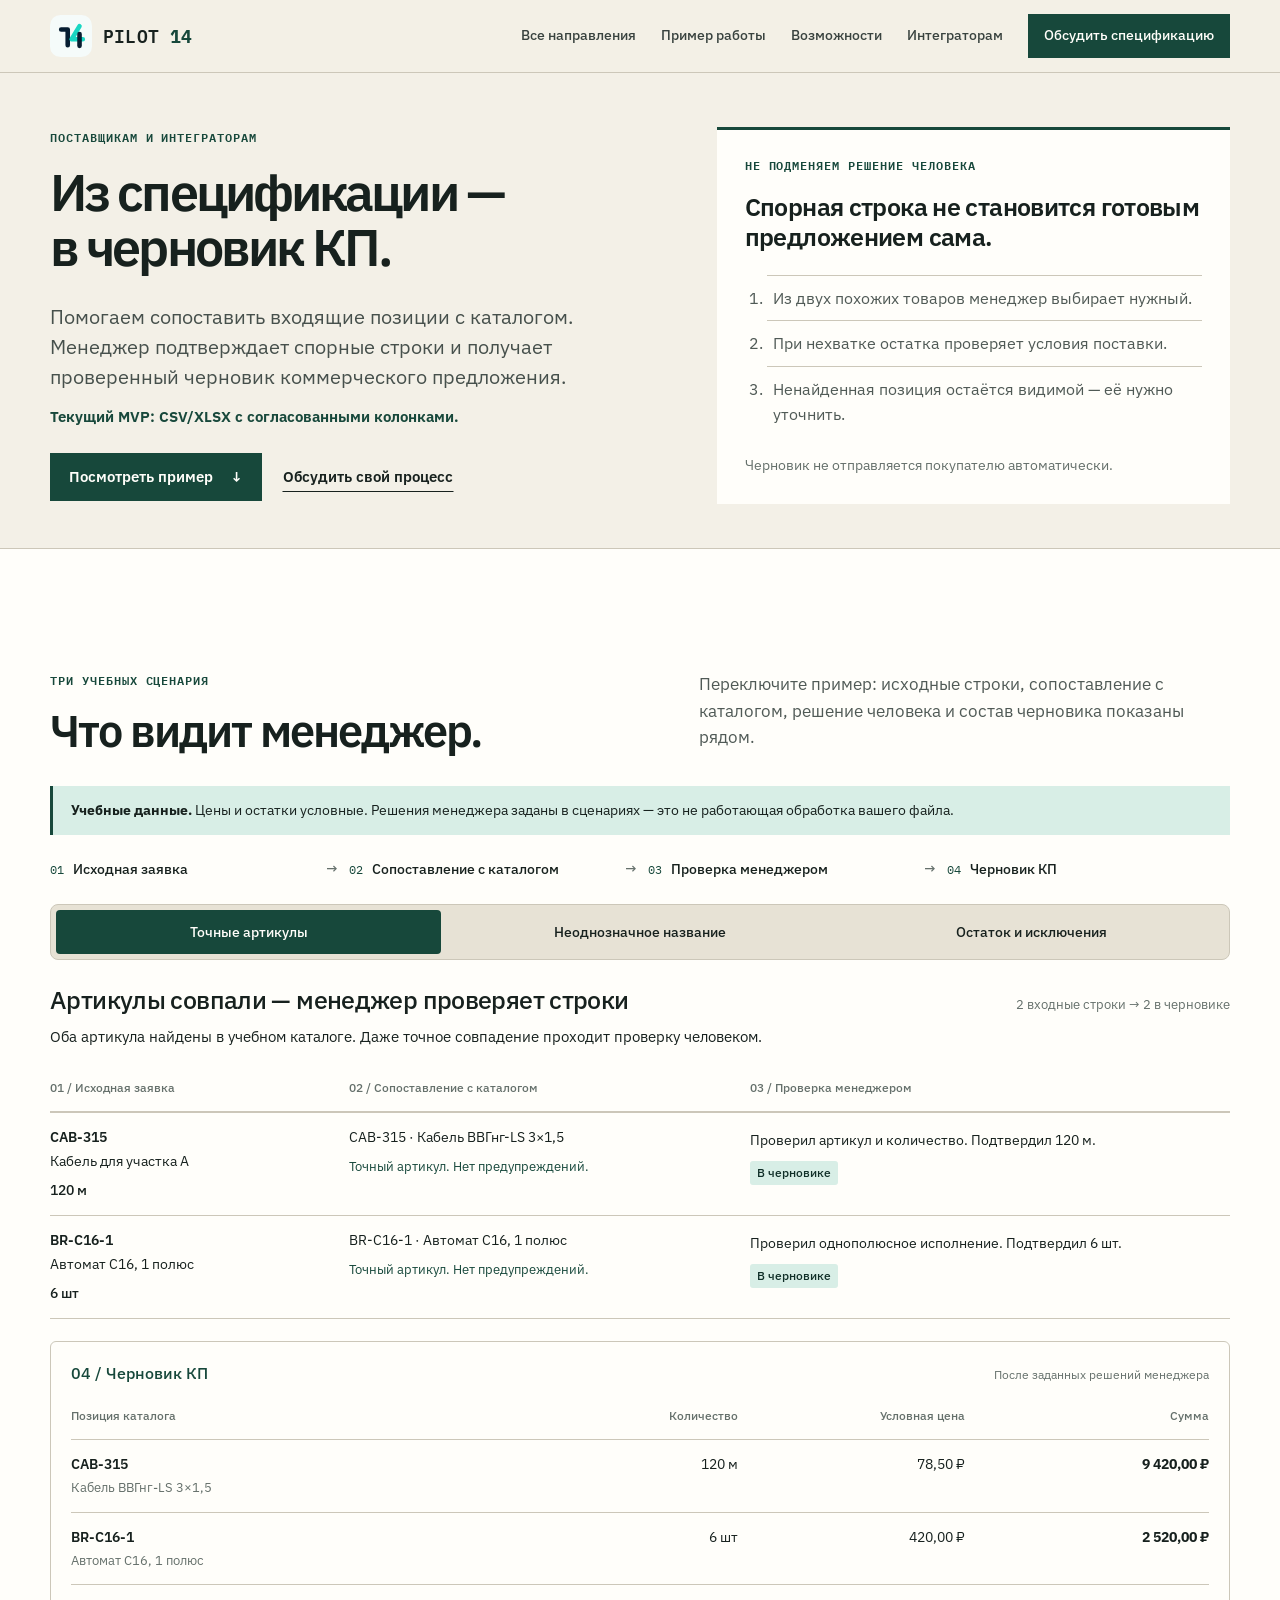
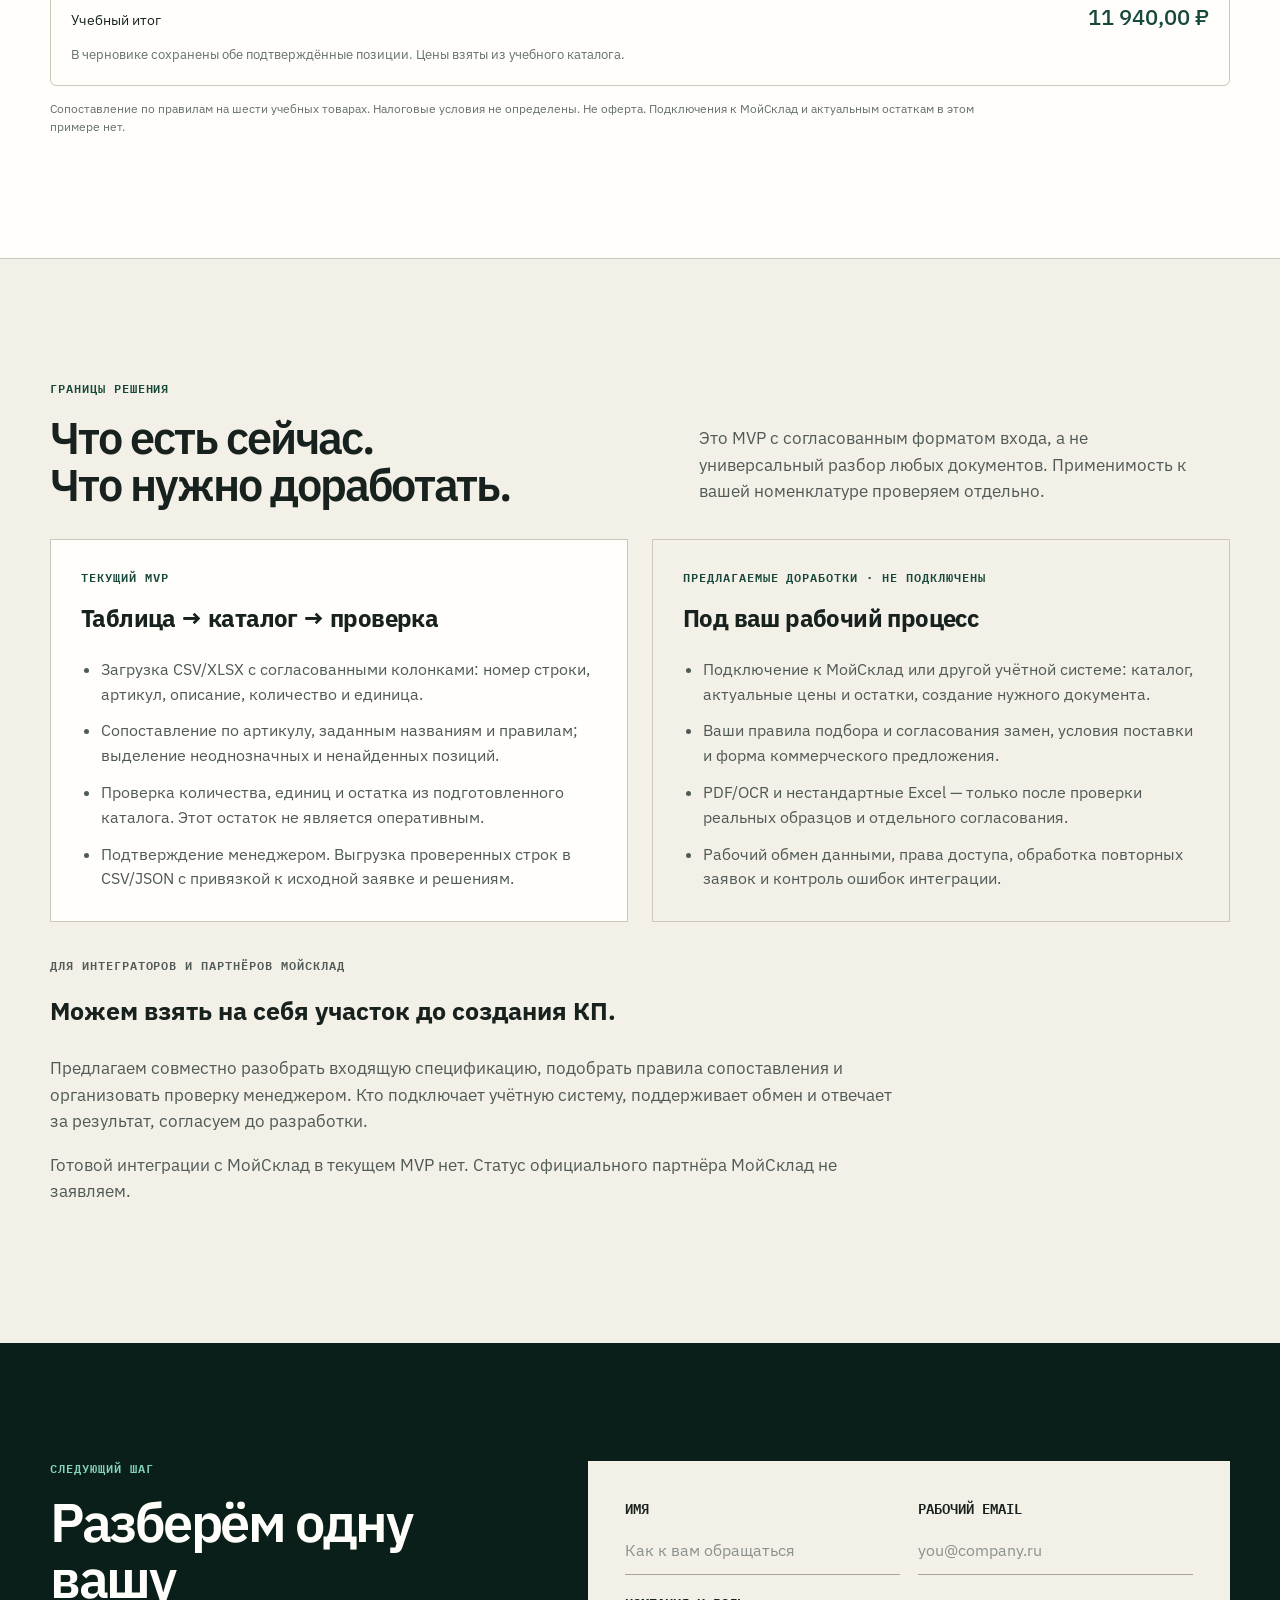
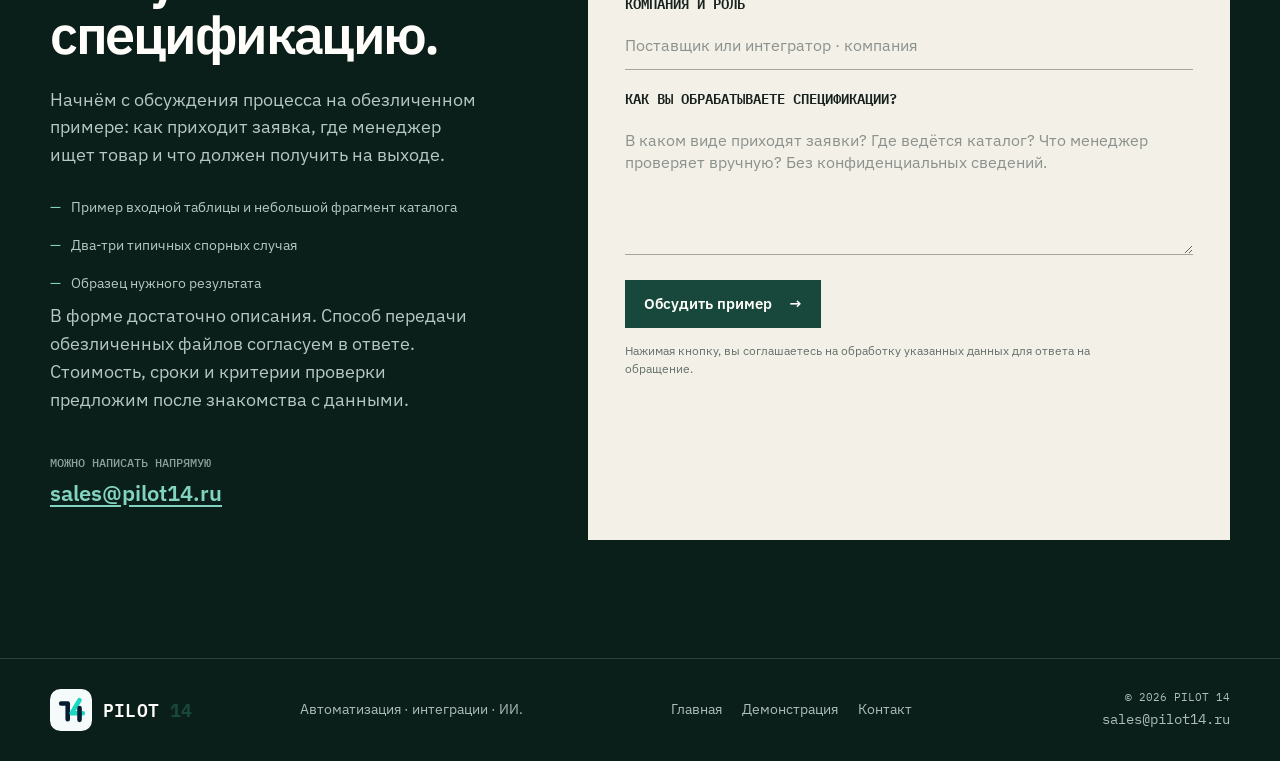
==== commit 962120d1: "Broaden homepage to custom automation and integrations" ====
--- a/specifications/index.html
+++ b/specifications/index.html
@@ -137,7 +137,7 @@
   <footer class="site-footer">
     <div class="container footer-grid">
       <a class="brand footer-brand" href="/"><img src="/assets/logo-mark.svg" alt="" width="42" height="42"><span>PILOT <strong>14</strong></span></a>
-      <p>Видеоаналитика · производство · документы.</p>
+      <p>Автоматизация · интеграции · ИИ.</p>
       <nav aria-label="Навигация в подвале"><a href="/">Главная</a><a href="#spec-demo">Демонстрация</a><a href="#contact">Контакт</a></nav>
       <div class="footer-meta"><span>© 2026 PILOT 14</span><a href="mailto:sales@pilot14.ru">sales@pilot14.ru</a></div>
     </div>
